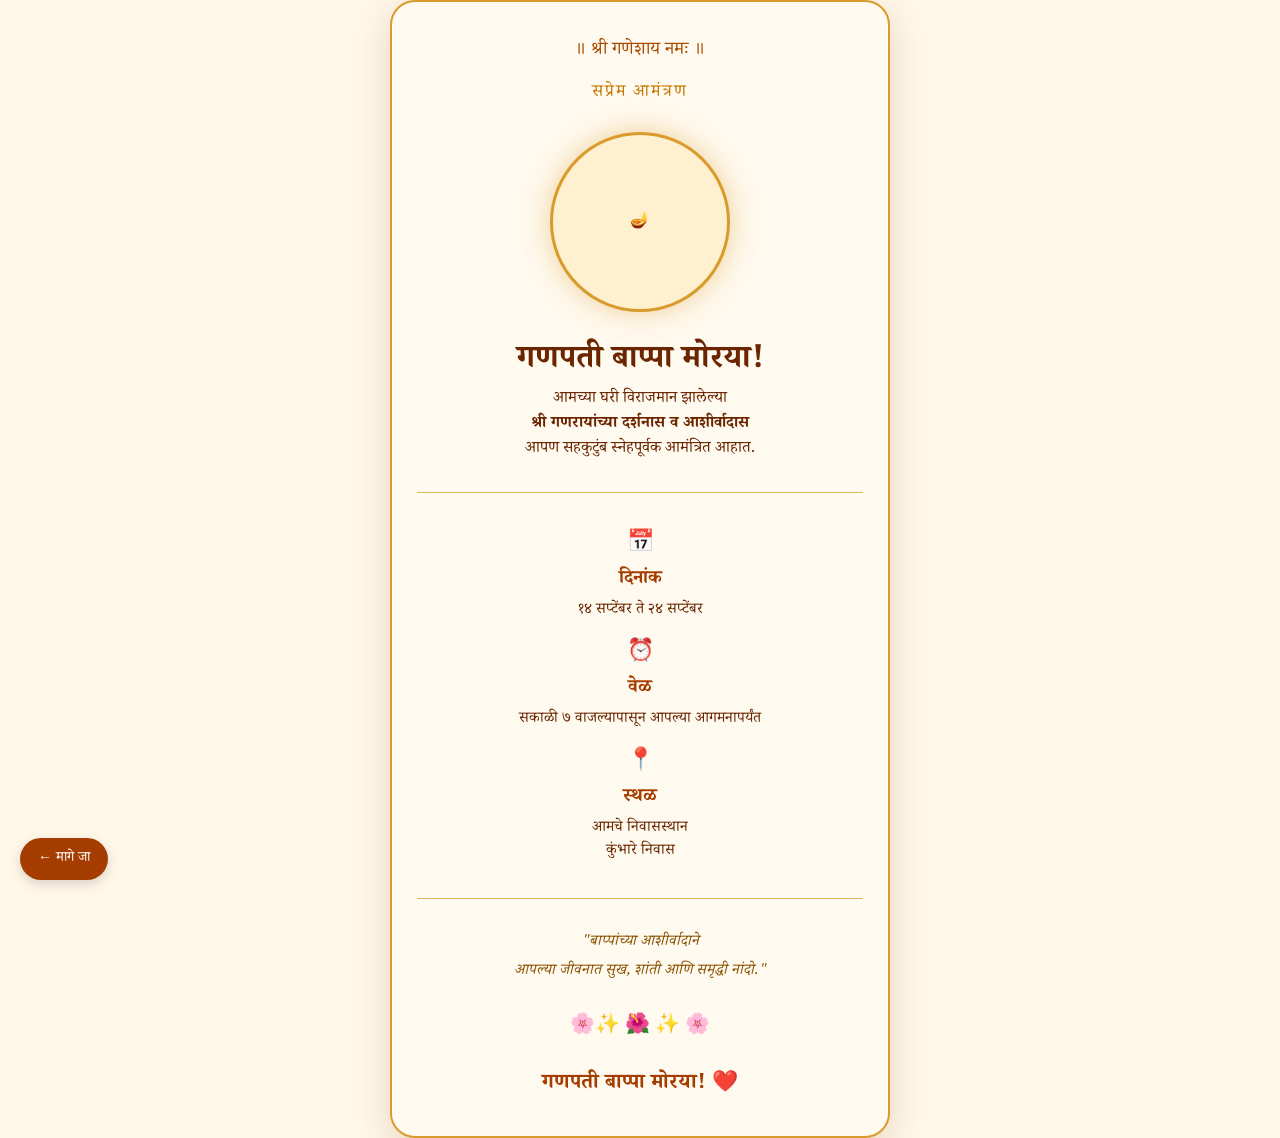
==== invitation.html @ 400f2520 "Add files via upload" ====
<!DOCTYPE html>
<html lang="mr">

<head>
    <meta charset="UTF-8">
    <meta name="viewport" content="width=device-width, initial-scale=1.0">

    <title>बाप्पांचे आमंत्रण 🙏</title>

    <link rel="stylesheet" href="style.css">

    <link rel="preconnect" href="https://fonts.googleapis.com">
    <link rel="preconnect" href="https://fonts.gstatic.com" crossorigin>
    <link href="https://fonts.googleapis.com/css2?family=Noto+Serif+Devanagari:wght@400;600;700&display=swap" rel="stylesheet">
</head>

<body>

    <div class="invitation">

        <p class="mantra">॥ श्री गणेशाय नमः ॥</p>

        <p class="welcome">सप्रेम आमंत्रण</p>

        <div class="ganpati">
            🪔
        </div>

        <h1>गणपती बाप्पा मोरया!</h1>

        <p class="message">
            आमच्या घरी विराजमान झालेल्या
            <br>
            <strong>श्री गणरायांच्या दर्शनास व आशीर्वादास</strong>
            <br>
            आपण सहकुटुंब स्नेहपूर्वक आमंत्रित आहात.
        </p>

        <div class="details">

            <div>
                <span>📅</span>
                <h3>दिनांक</h3>
                <p>१४ सप्टेंबर ते २४ सप्टेंबर</p>
            </div>

            <div>
                <span>⏰</span>
                <h3>वेळ</h3>
                <p>सकाळी ७ वाजल्यापासून आपल्या आगमनापर्यंत</p>
            </div>

            <div>
                <span>📍</span>
                <h3>स्थळ</h3>
                <p>आमचे निवासस्थान<br>कुंभारे निवास</p>
            </div>

        </div>

        <p class="blessing">
            "बाप्पांच्या आशीर्वादाने<br>
            आपल्या जीवनात सुख, शांती आणि समृद्धी नांदो."
        </p>

        <div class="flowers">
            🌸✨ 🌺 ✨ 🌸
        </div>

        <h2>गणपती बाप्पा मोरया! ❤️</h2>

        <a href="index.html" class="back-button">
            ← मागे जा
        </a>

    </div>

</body>

</html>
---- style.css ----
* {
    margin: 0;
    padding: 0;
    box-sizing: border-box;
}

body {
    min-height: 100vh;
    background: #fff7e8;
    font-family: "Noto Serif Devanagari", serif;
    display: flex;
    justify-content: center;
    align-items: center;
    color: #6b2600;
}

.invitation {
    width: 90%;
    max-width: 500px;
    min-height: 90vh;
    padding: 35px 25px;
    text-align: center;

    background: #fffaf0;

    border: 2px solid #d99b2b;
    border-radius: 25px;

    box-shadow: 0 10px 35px rgba(120, 60, 0, 0.18);

    animation: appear 1.5s ease;
}

/* Top mantra */

.mantra {
    color: #a84b00;
    font-size: 18px;
    margin-bottom: 15px;
}

/* Welcome */

.welcome {
    font-size: 17px;
    color: #c27a00;
    letter-spacing: 2px;
}

/* Bappa symbol */

.ganpati {
    width: 180px;
    height: 180px;

    margin: 25px auto;

    border-radius: 50%;

    display: flex;
    justify-content: center;
    align-items: center;

    background: #fff0cf;

    border: 3px solid #d99b2b;

    box-shadow:
        0 0 20px rgba(218, 150, 30, 0.3),
        0 0 50px rgba(218, 150, 30, 0.15);

    overflow: hidden;

    animation: float 3s ease-in-out infinite;
}

.ganpati img {
    width: 100%;
    height: 100%;
    object-fit: cover;
}

/* Details */

.details {
    margin: 30px 0;

    padding: 20px;

    border-top: 1px solid #e1b75d;
    border-bottom: 1px solid #e1b75d;
}

.details div {
    margin: 15px 0;
}

.details span {
    font-size: 22px;
}

.details h3 {
    color: #a63d00;
    margin: 4px;
}

.details p {
    font-size: 15px;
}

/* Blessing */

.blessing {
    font-size: 15px;
    line-height: 1.9;
    font-style: italic;
    color: #8a5100;
}

/* Flowers */

.flowers {
    margin: 25px 0;
    font-size: 20px;
}

/* Bottom */

h2 {
    font-size: 21px;
    color: #a63d00;
}

/* Animations */

@keyframes appear {

    from {
        opacity: 0;
        transform: translateY(30px);
    }

    to {
        opacity: 1;
        transform: translateY(0);
    }

}

@keyframes float {

    0%, 100% {
        transform: translateY(0);
    }

    50% {
        transform: translateY(-8px);
    }

}

/* Mobile */

@media (max-width: 450px) {

    .invitation {
        width: 94%;
        padding: 30px 18px;
    }

    h1 {
        font-size: 25px;
    }

    .message {
        font-size: 15px;
    }

}
/* Main Page Button */

.button {
    display: inline-block;

    margin-top: 15px;
    padding: 14px 25px;

    background: #a63d00;
    color: white;

    text-decoration: none;

    border-radius: 30px;

    font-size: 15px;

    transition: 0.3s;
}

.button:hover {
    transform: scale(1.05);
    background: #c45a00;
}

/* Back Button */
.back-button {
    position: fixed;
    bottom: 20px;
    left: 20px;

    padding: 10px 18px;

    background: #a63d00;
    color: white;

    text-decoration: none;

    border-radius: 25px;

    font-size: 14px;

    box-shadow: 0 4px 12px rgba(0, 0, 0, 0.15);

    transition: 0.3s;

    z-index: 100;
}

.back-button:hover {
    transform: scale(1.05);
    background: #c45a00;
}

/* Main Page */

.home-page {
    display: flex;
    flex-direction: column;
    justify-content: center;
    align-items: center;
}
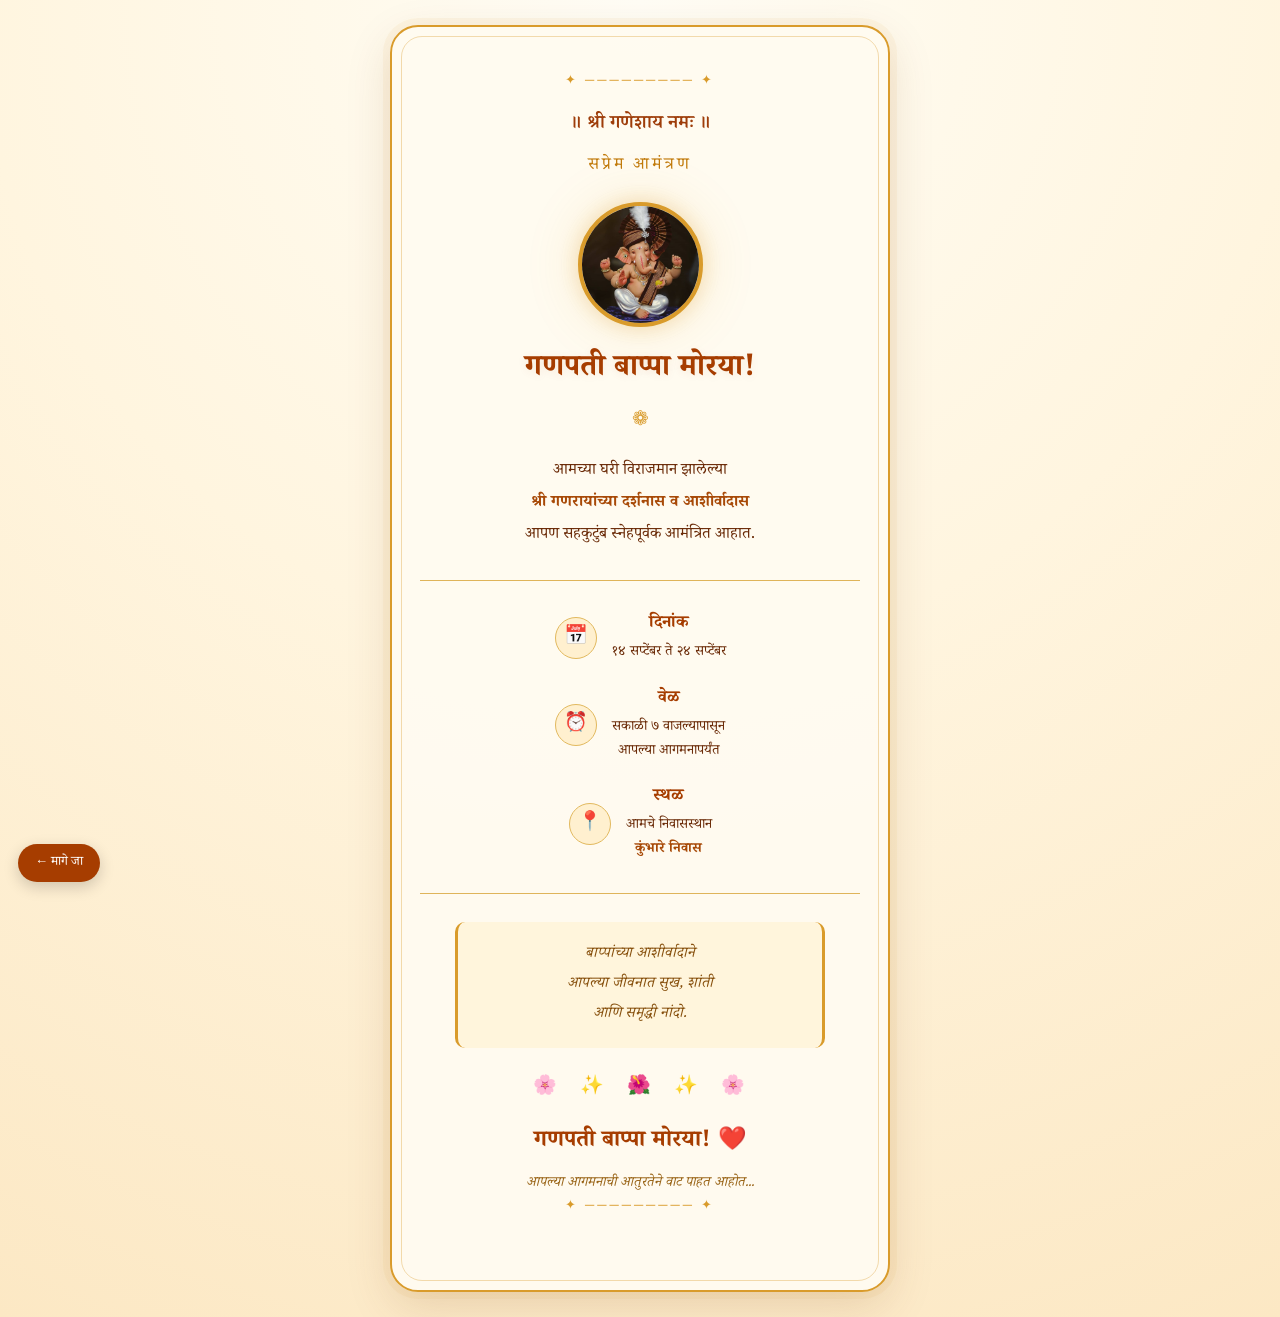
==== commit 0cec17e6: "Improve Ganpati invitation design" ====
--- a/invitation.html
+++ b/invitation.html
@@ -9,24 +9,42 @@
 
     <link rel="stylesheet" href="style.css">
 
+    <!-- Marathi Font -->
     <link rel="preconnect" href="https://fonts.googleapis.com">
     <link rel="preconnect" href="https://fonts.gstatic.com" crossorigin>
-    <link href="https://fonts.googleapis.com/css2?family=Noto+Serif+Devanagari:wght@400;600;700&display=swap" rel="stylesheet">
+    <link href="https://fonts.googleapis.com/css2?family=Noto+Serif+Devanagari:wght@400;500;600;700&display=swap"
+        rel="stylesheet">
 </head>
 
 <body>
 
-    <div class="invitation">
+    <div class="invitation invitation-page">
 
-        <p class="mantra">॥ श्री गणेशाय नमः ॥</p>
-
-        <p class="welcome">सप्रेम आमंत्रण</p>
-
-        <div class="ganpati">
-            🪔
+        <!-- Decorative Top -->
+        <div class="top-decoration">
+            ✦ ───────── ✦
         </div>
 
-        <h1>गणपती बाप्पा मोरया!</h1>
+        <p class="mantra">
+            ॥ श्री गणेशाय नमः ॥
+        </p>
+
+        <p class="welcome">
+            सप्रेम आमंत्रण
+        </p>
+
+        <!-- Small Bappa Image -->
+        <div class="ganpati small-ganpati">
+            <img src="bappa.jpg" alt="श्री गणपती बाप्पा">
+        </div>
+
+        <h1>
+            गणपती बाप्पा मोरया!
+        </h1>
+
+        <div class="small-divider">
+            ❁
+        </div>
 
         <p class="message">
             आमच्या घरी विराजमान झालेल्या
@@ -36,44 +54,101 @@
             आपण सहकुटुंब स्नेहपूर्वक आमंत्रित आहात.
         </p>
 
+        <!-- Invitation Details -->
         <div class="details">
 
-            <div>
-                <span>📅</span>
-                <h3>दिनांक</h3>
-                <p>१४ सप्टेंबर ते २४ सप्टेंबर</p>
+            <div class="detail-item">
+
+                <div class="detail-icon">
+                    📅
+                </div>
+
+                <div>
+                    <h3>दिनांक</h3>
+                    <p>१४ सप्टेंबर ते २४ सप्टेंबर</p>
+                </div>
+
             </div>
 
-            <div>
-                <span>⏰</span>
-                <h3>वेळ</h3>
-                <p>सकाळी ७ वाजल्यापासून आपल्या आगमनापर्यंत</p>
+
+            <div class="detail-item">
+
+                <div class="detail-icon">
+                    ⏰
+                </div>
+
+                <div>
+                    <h3>वेळ</h3>
+                    <p>
+                        सकाळी ७ वाजल्यापासून
+                        <br>
+                        आपल्या आगमनापर्यंत
+                    </p>
+                </div>
+
             </div>
 
-            <div>
-                <span>📍</span>
-                <h3>स्थळ</h3>
-                <p>आमचे निवासस्थान<br>कुंभारे निवास</p>
+
+            <div class="detail-item">
+
+                <div class="detail-icon">
+                    📍
+                </div>
+
+                <div>
+                    <h3>स्थळ</h3>
+                    <p>
+                        आमचे निवासस्थान
+                        <br>
+                        <strong>कुंभारे निवास</strong>
+                    </p>
+                </div>
+
             </div>
 
         </div>
 
-        <p class="blessing">
-            "बाप्पांच्या आशीर्वादाने<br>
-            आपल्या जीवनात सुख, शांती आणि समृद्धी नांदो."
+
+        <!-- Blessing Message -->
+        <div class="blessing-box">
+
+            <p class="blessing">
+                बाप्पांच्या आशीर्वादाने
+                <br>
+                आपल्या जीवनात सुख, शांती
+                <br>
+                आणि समृद्धी नांदो.
+            </p>
+
+        </div>
+
+
+        <div class="flowers">
+            🌸 &nbsp; ✨ &nbsp; 🌺 &nbsp; ✨ &nbsp; 🌸
+        </div>
+
+
+        <h2>
+            गणपती बाप्पा मोरया! ❤️
+        </h2>
+
+
+        <p class="thank-you">
+            आपल्या आगमनाची आतुरतेने वाट पाहत आहोत...
         </p>
 
-        <div class="flowers">
-            🌸✨ 🌺 ✨ 🌸
+
+        <div class="bottom-decoration">
+            ✦ ───────── ✦
         </div>
 
-        <h2>गणपती बाप्पा मोरया! ❤️</h2>
+    </div>
 
-        <a href="index.html" class="back-button">
-            ← मागे जा
-        </a>
 
-    </div>
+    <!-- Back Button -->
+    <a href="index.html" class="back-button">
+        ← मागे जा
+    </a>
 
 </body>
 
--- a/style.css
+++ b/style.css
@@ -1,241 +1,604 @@
+/* ============================= */
+/* BASIC RESET */
+/* ============================= */
+
 * {
     margin: 0;
     padding: 0;
     box-sizing: border-box;
 }
 
+
+/* ============================= */
+/* BODY */
+/* ============================= */
+
 body {
     min-height: 100vh;
-    background: #fff7e8;
+
+    background:
+        radial-gradient(circle at top, #fffdf5 0%, #fff5df 45%, #fce8c4 100%);
+
     font-family: "Noto Serif Devanagari", serif;
+
+    color: #6b2b08;
+
     display: flex;
     justify-content: center;
     align-items: center;
-    color: #6b2600;
-}
+
+    padding: 25px 15px;
+}
+
+
+/* ============================= */
+/* MAIN INVITATION CARD */
+/* ============================= */
 
 .invitation {
-    width: 90%;
+    position: relative;
+
+    width: 100%;
     max-width: 500px;
+
     min-height: 90vh;
-    padding: 35px 25px;
+
+    padding: 45px 28px 55px;
+
     text-align: center;
 
-    background: #fffaf0;
+    background: rgba(255, 251, 241, 0.96);
 
     border: 2px solid #d99b2b;
-    border-radius: 25px;
-
-    box-shadow: 0 10px 35px rgba(120, 60, 0, 0.18);
-
-    animation: appear 1.5s ease;
-}
-
-/* Top mantra */
+
+    border-radius: 28px;
+
+    box-shadow:
+        0 15px 45px rgba(120, 60, 0, 0.15),
+        0 0 0 7px rgba(217, 155, 43, 0.06);
+
+    overflow: hidden;
+
+    animation: pageAppear 1.2s ease;
+}
+
+
+/* Inner Border */
+
+.invitation::before {
+    content: "";
+
+    position: absolute;
+
+    top: 9px;
+    left: 9px;
+    right: 9px;
+    bottom: 9px;
+
+    border: 1px solid rgba(217, 155, 43, 0.35);
+
+    border-radius: 21px;
+
+    pointer-events: none;
+}
+
+
+/* ============================= */
+/* TOP DECORATION */
+/* ============================= */
+
+.top-decoration,
+.bottom-decoration {
+    color: #d99b2b;
+
+    font-size: 13px;
+
+    letter-spacing: 3px;
+
+    margin-bottom: 18px;
+}
+
+
+/* ============================= */
+/* MANTRA */
+/* ============================= */
 
 .mantra {
-    color: #a84b00;
-    font-size: 18px;
-    margin-bottom: 15px;
-}
-
-/* Welcome */
+    color: #9e3d0a;
+
+    font-size: 19px;
+
+    font-weight: 600;
+
+    margin-bottom: 13px;
+}
+
+
+/* ============================= */
+/* WELCOME */
+/* ============================= */
 
 .welcome {
+    color: #c17a0a;
+
     font-size: 17px;
-    color: #c27a00;
-    letter-spacing: 2px;
-}
-
-/* Bappa symbol */
+
+    letter-spacing: 3px;
+
+    margin-bottom: 22px;
+}
+
+
+/* ============================= */
+/* BAPPA IMAGE */
+/* ============================= */
 
 .ganpati {
-    width: 180px;
-    height: 180px;
-
-    margin: 25px auto;
+    width: 190px;
+    height: 190px;
+
+    margin: 0 auto 25px;
 
     border-radius: 50%;
 
-    display: flex;
-    justify-content: center;
-    align-items: center;
+    overflow: hidden;
+
+    border: 4px solid #d99b2b;
 
     background: #fff0cf;
 
-    border: 3px solid #d99b2b;
-
     box-shadow:
-        0 0 20px rgba(218, 150, 30, 0.3),
-        0 0 50px rgba(218, 150, 30, 0.15);
-
-    overflow: hidden;
-
-    animation: float 3s ease-in-out infinite;
-}
+        0 0 20px rgba(217, 155, 43, 0.3),
+        0 0 55px rgba(217, 155, 43, 0.15);
+
+    animation: floating 4s ease-in-out infinite;
+}
+
 
 .ganpati img {
     width: 100%;
     height: 100%;
+
     object-fit: cover;
-}
-
-/* Details */
+
+    display: block;
+}
+
+
+/* ============================= */
+/* SMALL BAPPA IMAGE PAGE 2 */
+/* ============================= */
+
+.small-ganpati {
+    width: 125px;
+    height: 125px;
+
+    margin-bottom: 20px;
+}
+
+
+/* ============================= */
+/* MAIN HEADING */
+/* ============================= */
+
+h1 {
+    color: #a63d00;
+
+    font-size: 30px;
+
+    font-weight: 700;
+
+    margin-bottom: 12px;
+
+    text-shadow: 0 2px 8px rgba(166, 61, 0, 0.08);
+}
+
+
+/* ============================= */
+/* SMALL DIVIDER */
+/* ============================= */
+
+.small-divider {
+    color: #d99b2b;
+
+    font-size: 20px;
+
+    margin: 5px 0 18px;
+}
+
+
+/* ============================= */
+/* MESSAGE */
+/* ============================= */
+
+.message {
+    color: #6b2b08;
+
+    font-size: 16px;
+
+    line-height: 2;
+
+    margin-bottom: 20px;
+}
+
+
+.message strong {
+    color: #a84a08;
+}
+
+
+/* ============================= */
+/* FLOWERS */
+/* ============================= */
+
+.flowers {
+    margin: 22px 0;
+
+    font-size: 19px;
+
+    letter-spacing: 2px;
+
+    animation: gentleGlow 3s ease-in-out infinite;
+}
+
+
+/* ============================= */
+/* EXTRA INVITATION TEXT */
+/* ============================= */
+
+.invite-line {
+    font-size: 15px;
+
+    line-height: 1.9;
+
+    color: #87500d;
+
+    margin-bottom: 25px;
+}
+
+
+/* ============================= */
+/* BUTTON */
+/* ============================= */
+
+
+
+/* ============================= */
+/* DETAILS SECTION */
+/* ============================= */
 
 .details {
-    margin: 30px 0;
-
-    padding: 20px;
-
-    border-top: 1px solid #e1b75d;
-    border-bottom: 1px solid #e1b75d;
-}
-
-.details div {
-    margin: 15px 0;
-}
-
-.details span {
-    font-size: 22px;
-}
-
-.details h3 {
+    margin: 28px 0;
+
+    padding: 10px 5px;
+
+    border-top: 1px solid #dfb45a;
+
+    border-bottom: 1px solid #dfb45a;
+}
+
+
+/* ============================= */
+/* EACH DETAIL */
+/* ============================= */
+
+.detail-item {
+    display: flex;
+
+    align-items: center;
+
+    justify-content: center;
+
+    gap: 15px;
+
+    margin: 20px 0;
+}
+
+
+.detail-icon {
+    width: 42px;
+    height: 42px;
+
+    display: flex;
+
+    justify-content: center;
+    align-items: center;
+
+    background: #fff0cf;
+
+    border: 1px solid #e2b95e;
+
+    border-radius: 50%;
+
+    font-size: 19px;
+
+    flex-shrink: 0;
+}
+
+
+.detail-item h3 {
     color: #a63d00;
-    margin: 4px;
-}
-
-.details p {
+
+    font-size: 17px;
+
+    margin-bottom: 4px;
+}
+
+
+.detail-item p {
+    color: #6b2b08;
+
+    font-size: 14px;
+
+    line-height: 1.7;
+}
+
+
+.detail-item strong {
+    color: #a84a08;
+}
+
+
+/* ============================= */
+/* BLESSING BOX */
+/* ============================= */
+
+.blessing-box {
+    margin: 25px auto;
+
+    padding: 18px 15px;
+
+    max-width: 370px;
+
+    background: #fff5dc;
+
+    border-left: 3px solid #d99b2b;
+
+    border-right: 3px solid #d99b2b;
+
+    border-radius: 10px;
+}
+
+
+.blessing {
+    color: #87500d;
+
     font-size: 15px;
-}
-
-/* Blessing */
-
-.blessing {
-    font-size: 15px;
-    line-height: 1.9;
+
+    line-height: 2;
+
     font-style: italic;
-    color: #8a5100;
-}
-
-/* Flowers */
-
-.flowers {
-    margin: 25px 0;
-    font-size: 20px;
-}
-
-/* Bottom */
+}
+
+
+/* ============================= */
+/* FINAL HEADING */
+/* ============================= */
 
 h2 {
-    font-size: 21px;
     color: #a63d00;
-}
-
-/* Animations */
-
-@keyframes appear {
+
+    font-size: 23px;
+
+    margin-top: 10px;
+
+    margin-bottom: 12px;
+}
+
+
+/* ============================= */
+/* THANK YOU TEXT */
+/* ============================= */
+
+.thank-you {
+    color: #9a6518;
+
+    font-size: 14px;
+
+    font-style: italic;
+
+    line-height: 1.8;
+}
+
+
+/* ============================= */
+/* BACK BUTTON */
+/* ============================= */
+
+.back-button {
+    position: fixed;
+
+    left: 18px;
+    bottom: 18px;
+
+    padding: 9px 17px;
+
+    background: #a63d00;
+
+    color: white;
+
+    text-decoration: none;
+
+    border-radius: 25px;
+
+    font-size: 13px;
+
+    box-shadow:
+        0 5px 15px rgba(0, 0, 0, 0.18);
+
+    transition: all 0.3s ease;
+
+    z-index: 100;
+}
+
+
+.back-button:hover {
+    background: #c45a00;
+
+    transform: translateY(-3px);
+}
+
+
+/* ============================= */
+/* ANIMATIONS */
+/* ============================= */
+
+@keyframes pageAppear {
 
     from {
         opacity: 0;
-        transform: translateY(30px);
+
+        transform: translateY(25px);
     }
 
     to {
         opacity: 1;
+
         transform: translateY(0);
     }
-
-}
-
-@keyframes float {
-
-    0%, 100% {
+}
+
+
+@keyframes floating {
+
+    0% {
         transform: translateY(0);
     }
 
     50% {
-        transform: translateY(-8px);
-    }
-
-}
-
-/* Mobile */
-
-@media (max-width: 450px) {
+        transform: translateY(-7px);
+    }
+
+    100% {
+        transform: translateY(0);
+    }
+}
+
+
+@keyframes gentleGlow {
+
+    0% {
+        opacity: 0.75;
+    }
+
+    50% {
+        opacity: 1;
+    }
+
+    100% {
+        opacity: 0.75;
+    }
+}
+
+
+/* ============================= */
+/* MOBILE DESIGN */
+/* ============================= */
+
+@media (max-width: 500px) {
+
+    body {
+        padding: 10px;
+    }
+
 
     .invitation {
-        width: 94%;
-        padding: 30px 18px;
-    }
+        min-height: 95vh;
+
+        padding: 35px 20px 60px;
+
+        border-radius: 23px;
+    }
+
+
+    .mantra {
+        font-size: 17px;
+    }
+
+
+    .welcome {
+        font-size: 15px;
+
+        letter-spacing: 2px;
+    }
+
+
+    .ganpati {
+        width: 155px;
+        height: 155px;
+    }
+
+
+    .small-ganpati {
+        width: 110px;
+        height: 110px;
+    }
+
 
     h1 {
         font-size: 25px;
     }
 
+
     .message {
-        font-size: 15px;
-    }
-
-}
-/* Main Page Button */
-
-.button {
-    display: inline-block;
-
-    margin-top: 15px;
-    padding: 14px 25px;
-
-    background: #a63d00;
-    color: white;
-
-    text-decoration: none;
-
-    border-radius: 30px;
-
-    font-size: 15px;
-
-    transition: 0.3s;
-}
-
-.button:hover {
-    transform: scale(1.05);
-    background: #c45a00;
-}
-
-/* Back Button */
-.back-button {
-    position: fixed;
-    bottom: 20px;
-    left: 20px;
-
-    padding: 10px 18px;
-
-    background: #a63d00;
-    color: white;
-
-    text-decoration: none;
-
-    border-radius: 25px;
-
-    font-size: 14px;
-
-    box-shadow: 0 4px 12px rgba(0, 0, 0, 0.15);
-
-    transition: 0.3s;
-
-    z-index: 100;
-}
-
-.back-button:hover {
-    transform: scale(1.05);
-    background: #c45a00;
-}
-
-/* Main Page */
-
-.home-page {
-    display: flex;
-    flex-direction: column;
-    justify-content: center;
-    align-items: center;
+        font-size: 14px;
+
+        line-height: 1.9;
+    }
+
+
+    .invite-line {
+        font-size: 14px;
+    }
+
+
+    .button {
+        font-size: 14px;
+
+        padding: 13px 20px;
+    }
+
+
+    .detail-item {
+        gap: 12px;
+    }
+
+
+    .detail-icon {
+        width: 38px;
+        height: 38px;
+
+        font-size: 17px;
+    }
+
+
+    .detail-item h3 {
+        font-size: 16px;
+    }
+
+
+    .detail-item p {
+        font-size: 13px;
+    }
+
+
+    .blessing {
+        font-size: 14px;
+    }
+
+
+    h2 {
+        font-size: 20px;
+    }
+
+
+    .back-button {
+        left: 12px;
+        bottom: 12px;
+
+        font-size: 12px;
+
+        padding: 8px 14px;
+    }
+
 }
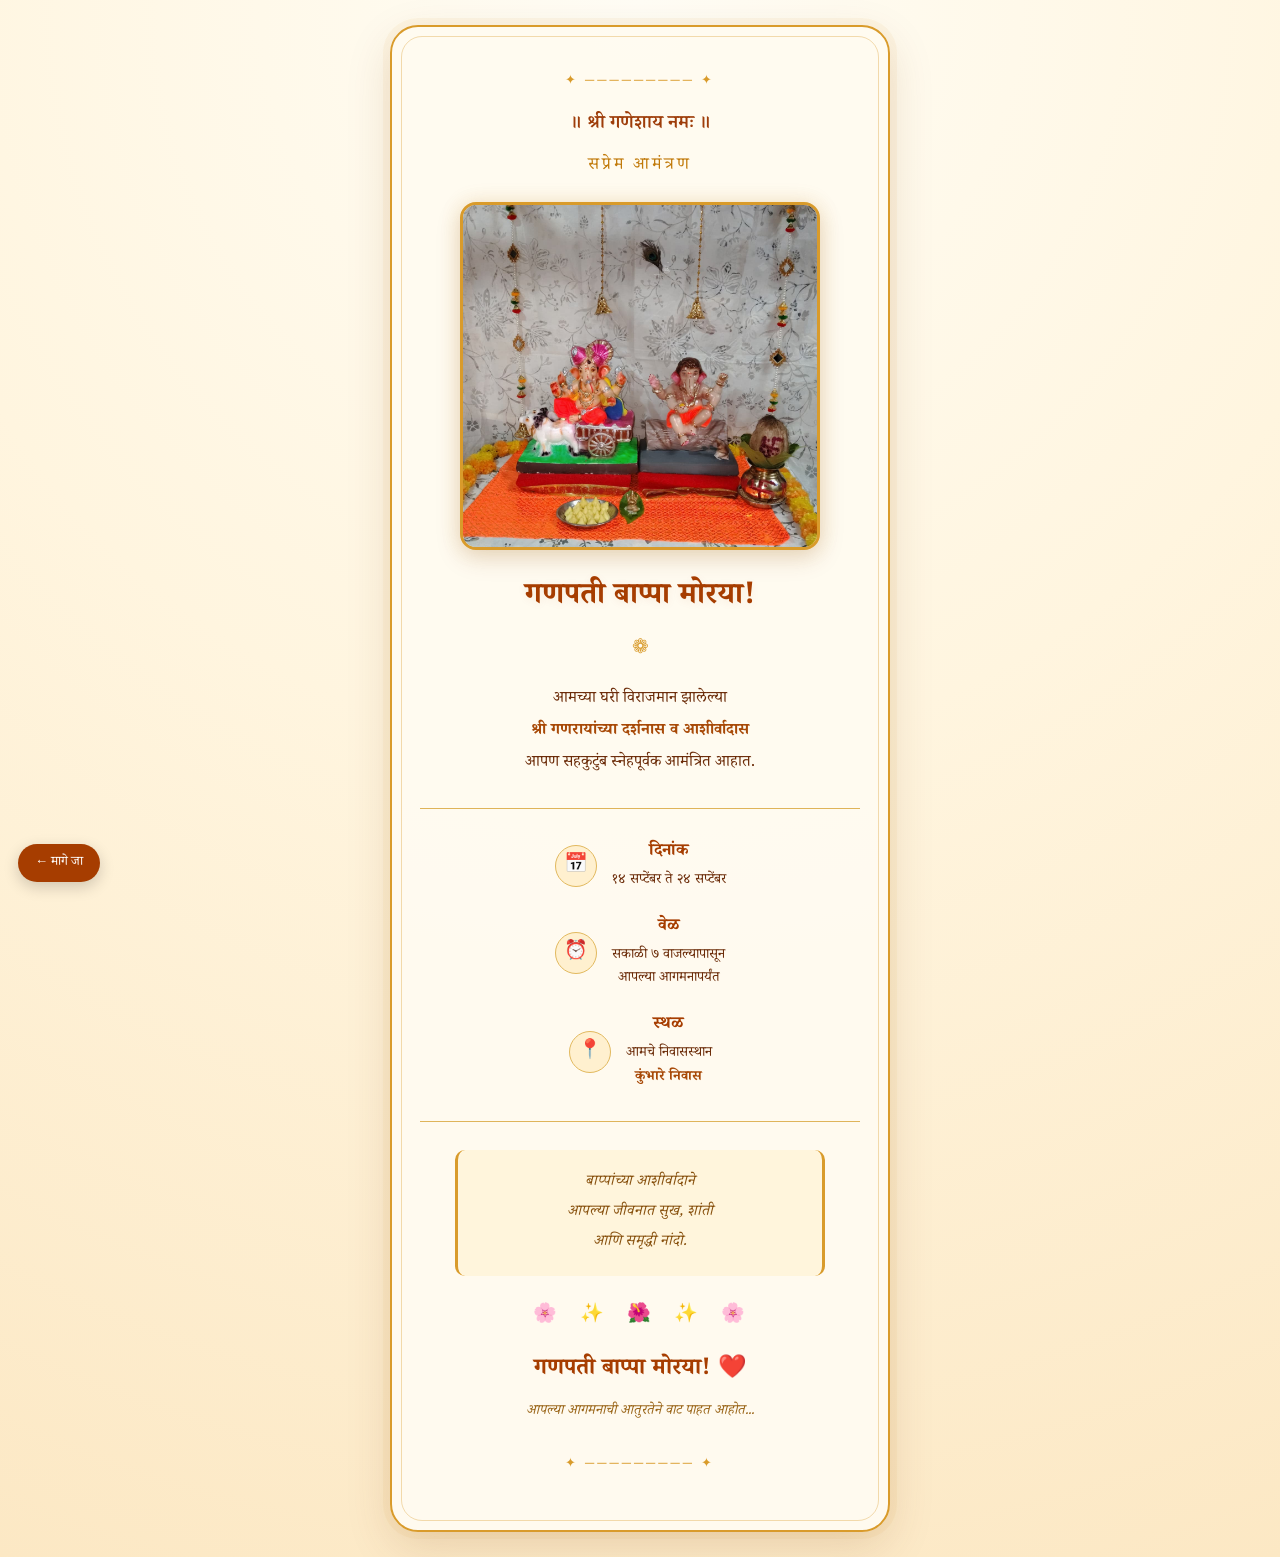
==== commit 6e31ce3c: "image addition" ====
--- a/invitation.html
+++ b/invitation.html
@@ -35,8 +35,8 @@
 
         <!-- Small Bappa Image -->
         <div class="ganpati small-ganpati">
-            <img src="bappa.jpg" alt="श्री गणपती बाप्पा">
-        </div>
+    <img src="Home Bappa.jpeg" alt="आमच्या घरातील गणपती बाप्पा">
+</div>
 
         <h1>
             गणपती बाप्पा मोरया!
--- a/style.css
+++ b/style.css
@@ -1,6 +1,12 @@
-/* ============================= */
-/* BASIC RESET */
-/* ============================= */
+/* =========================================
+   GANPATI INVITATION WEBSITE
+   COMPLETE style.css
+   ========================================= */
+
+
+/* =========================================
+   BASIC RESET
+   ========================================= */
 
 * {
     margin: 0;
@@ -9,15 +15,20 @@
 }
 
 
-/* ============================= */
-/* BODY */
-/* ============================= */
+/* =========================================
+   BODY
+   ========================================= */
 
 body {
     min-height: 100vh;
 
     background:
-        radial-gradient(circle at top, #fffdf5 0%, #fff5df 45%, #fce8c4 100%);
+        radial-gradient(
+            circle at top,
+            #fffdf5 0%,
+            #fff5df 45%,
+            #fce8c4 100%
+        );
 
     font-family: "Noto Serif Devanagari", serif;
 
@@ -31,9 +42,9 @@
 }
 
 
-/* ============================= */
-/* MAIN INVITATION CARD */
-/* ============================= */
+/* =========================================
+   MAIN INVITATION CARD
+   ========================================= */
 
 .invitation {
     position: relative;
@@ -59,11 +70,13 @@
 
     overflow: hidden;
 
-    animation: pageAppear 1.2s ease;
-}
-
-
-/* Inner Border */
+    animation: pageEnter 1s ease;
+}
+
+
+/* =========================================
+   INNER BORDER
+   ========================================= */
 
 .invitation::before {
     content: "";
@@ -83,9 +96,9 @@
 }
 
 
-/* ============================= */
-/* TOP DECORATION */
-/* ============================= */
+/* =========================================
+   TOP & BOTTOM DECORATION
+   ========================================= */
 
 .top-decoration,
 .bottom-decoration {
@@ -99,9 +112,15 @@
 }
 
 
-/* ============================= */
-/* MANTRA */
-/* ============================= */
+.bottom-decoration {
+    margin-top: 30px;
+    margin-bottom: 0;
+}
+
+
+/* =========================================
+   MANTRA
+   ========================================= */
 
 .mantra {
     color: #9e3d0a;
@@ -114,9 +133,9 @@
 }
 
 
-/* ============================= */
-/* WELCOME */
-/* ============================= */
+/* =========================================
+   WELCOME TEXT
+   ========================================= */
 
 .welcome {
     color: #c17a0a;
@@ -129,9 +148,9 @@
 }
 
 
-/* ============================= */
-/* BAPPA IMAGE */
-/* ============================= */
+/* =========================================
+   PAGE 1 - BAPPA IMAGE
+   ========================================= */
 
 .ganpati {
     width: 190px;
@@ -165,21 +184,56 @@
 }
 
 
-/* ============================= */
-/* SMALL BAPPA IMAGE PAGE 2 */
-/* ============================= */
-
-.small-ganpati {
-    width: 125px;
-    height: 125px;
-
-    margin-bottom: 20px;
-}
-
-
-/* ============================= */
-/* MAIN HEADING */
-/* ============================= */
+/* =========================================
+   PAGE 2 - NEW BAPPA PHOTO
+   ========================================= */
+
+/*
+   This applies ONLY to the image
+   on invitation.html.
+
+   Your new image:
+   bappa-home.jpg
+*/
+
+/* =========================================
+   BAPPA PHOTO - SECOND PAGE
+   ========================================= */
+
+.invitation-page .small-ganpati {
+    width: 85%;
+    max-width: 360px;
+    height: auto;
+
+    margin: 0 auto 25px;
+
+    border-radius: 16px;
+
+    overflow: hidden;
+
+    border: 3px solid #d99b2b;
+
+    background: #fff0cf;
+
+    box-shadow:
+        0 8px 25px rgba(120, 60, 0, 0.18),
+        0 0 20px rgba(217, 155, 43, 0.15);
+
+    animation: photoAppear 1.2s ease;
+}
+
+.invitation-page .small-ganpati img {
+    width: 100%;
+    height: auto;
+
+    display: block;
+
+    object-fit: cover;
+}
+
+/* =========================================
+   MAIN HEADING
+   ========================================= */
 
 h1 {
     color: #a63d00;
@@ -190,13 +244,29 @@
 
     margin-bottom: 12px;
 
-    text-shadow: 0 2px 8px rgba(166, 61, 0, 0.08);
-}
-
-
-/* ============================= */
-/* SMALL DIVIDER */
-/* ============================= */
+    text-shadow:
+        0 2px 8px rgba(166, 61, 0, 0.08);
+}
+
+
+/* =========================================
+   SECOND HEADING
+   ========================================= */
+
+h2 {
+    color: #a63d00;
+
+    font-size: 23px;
+
+    margin-top: 10px;
+
+    margin-bottom: 12px;
+}
+
+
+/* =========================================
+   SMALL DIVIDER
+   ========================================= */
 
 .small-divider {
     color: #d99b2b;
@@ -207,9 +277,9 @@
 }
 
 
-/* ============================= */
-/* MESSAGE */
-/* ============================= */
+/* =========================================
+   MESSAGE
+   ========================================= */
 
 .message {
     color: #6b2b08;
@@ -227,9 +297,24 @@
 }
 
 
-/* ============================= */
-/* FLOWERS */
-/* ============================= */
+/* =========================================
+   EXTRA INVITATION TEXT
+   ========================================= */
+
+.invite-line {
+    font-size: 15px;
+
+    line-height: 1.9;
+
+    color: #87500d;
+
+    margin-bottom: 25px;
+}
+
+
+/* =========================================
+   FLOWERS
+   ========================================= */
 
 .flowers {
     margin: 22px 0;
@@ -242,30 +327,83 @@
 }
 
 
-/* ============================= */
-/* EXTRA INVITATION TEXT */
-/* ============================= */
-
-.invite-line {
+/* =========================================
+   NEXT PAGE BUTTON
+   ========================================= */
+
+.button {
+    display: inline-flex;
+
+    justify-content: center;
+
+    align-items: center;
+
+    gap: 10px;
+
+    padding: 14px 25px;
+
+    background:
+        linear-gradient(
+            135deg,
+            #9e3600,
+            #c85b0a
+        );
+
+    color: white;
+
+    text-decoration: none;
+
+    border-radius: 30px;
+
     font-size: 15px;
 
-    line-height: 1.9;
-
-    color: #87500d;
-
-    margin-bottom: 25px;
-}
-
-
-/* ============================= */
-/* BUTTON */
-/* ============================= */
-
-
-
-/* ============================= */
-/* DETAILS SECTION */
-/* ============================= */
+    box-shadow:
+        0 7px 20px rgba(166, 61, 0, 0.25);
+
+    transition:
+        transform 0.3s ease,
+        box-shadow 0.3s ease,
+        background 0.3s ease;
+
+    position: relative;
+
+    z-index: 2;
+
+    animation: buttonAppear 1.2s ease;
+}
+
+
+.button span {
+    font-size: 20px;
+
+    transition:
+        transform 0.3s ease;
+}
+
+
+.button:hover {
+    transform: translateY(-3px);
+
+    background:
+        linear-gradient(
+            135deg,
+            #b84700,
+            #d96b15
+        );
+
+    box-shadow:
+        0 11px 25px rgba(166, 61, 0, 0.3);
+}
+
+
+.button:hover span {
+    transform: translateX(5px);
+}
+
+
+/* =========================================
+   PAGE 2 - DETAILS
+   ========================================= */
 
 .details {
     margin: 28px 0;
@@ -278,9 +416,9 @@
 }
 
 
-/* ============================= */
-/* EACH DETAIL */
-/* ============================= */
+/* =========================================
+   DETAIL ITEM
+   ========================================= */
 
 .detail-item {
     display: flex;
@@ -294,6 +432,10 @@
     margin: 20px 0;
 }
 
+
+/* =========================================
+   DETAIL ICON
+   ========================================= */
 
 .detail-icon {
     width: 42px;
@@ -302,6 +444,7 @@
     display: flex;
 
     justify-content: center;
+
     align-items: center;
 
     background: #fff0cf;
@@ -315,6 +458,10 @@
     flex-shrink: 0;
 }
 
+
+/* =========================================
+   DETAIL HEADING
+   ========================================= */
 
 .detail-item h3 {
     color: #a63d00;
@@ -325,6 +472,10 @@
 }
 
 
+/* =========================================
+   DETAIL TEXT
+   ========================================= */
+
 .detail-item p {
     color: #6b2b08;
 
@@ -339,9 +490,9 @@
 }
 
 
-/* ============================= */
-/* BLESSING BOX */
-/* ============================= */
+/* =========================================
+   BLESSING BOX
+   ========================================= */
 
 .blessing-box {
     margin: 25px auto;
@@ -371,24 +522,9 @@
 }
 
 
-/* ============================= */
-/* FINAL HEADING */
-/* ============================= */
-
-h2 {
-    color: #a63d00;
-
-    font-size: 23px;
-
-    margin-top: 10px;
-
-    margin-bottom: 12px;
-}
-
-
-/* ============================= */
-/* THANK YOU TEXT */
-/* ============================= */
+/* =========================================
+   THANK YOU TEXT
+   ========================================= */
 
 .thank-you {
     color: #9a6518;
@@ -401,14 +537,15 @@
 }
 
 
-/* ============================= */
-/* BACK BUTTON */
-/* ============================= */
+/* =========================================
+   BACK BUTTON
+   ========================================= */
 
 .back-button {
     position: fixed;
 
     left: 18px;
+
     bottom: 18px;
 
     padding: 9px 17px;
@@ -426,7 +563,9 @@
     box-shadow:
         0 5px 15px rgba(0, 0, 0, 0.18);
 
-    transition: all 0.3s ease;
+    transition:
+        transform 0.3s ease,
+        background 0.3s ease;
 
     z-index: 100;
 }
@@ -439,25 +578,34 @@
 }
 
 
-/* ============================= */
-/* ANIMATIONS */
-/* ============================= */
-
-@keyframes pageAppear {
+/* =========================================
+   ANIMATIONS
+   ========================================= */
+
+
+/* Card entrance */
+
+@keyframes pageEnter {
 
     from {
         opacity: 0;
 
-        transform: translateY(25px);
+        transform:
+            scale(0.96)
+            translateY(20px);
     }
 
     to {
         opacity: 1;
 
-        transform: translateY(0);
-    }
-}
-
+        transform:
+            scale(1)
+            translateY(0);
+    }
+}
+
+
+/* Bappa floating */
 
 @keyframes floating {
 
@@ -475,6 +623,8 @@
 }
 
 
+/* Flowers glow */
+
 @keyframes gentleGlow {
 
     0% {
@@ -491,9 +641,51 @@
 }
 
 
-/* ============================= */
-/* MOBILE DESIGN */
-/* ============================= */
+/* Button entrance */
+
+@keyframes buttonAppear {
+
+    from {
+        opacity: 0;
+
+        transform:
+            translateY(15px);
+    }
+
+    to {
+        opacity: 1;
+
+        transform:
+            translateY(0);
+    }
+}
+
+
+/* Page 2 photo entrance */
+
+@keyframes photoAppear {
+
+    from {
+        opacity: 0;
+
+        transform:
+            scale(0.94)
+            translateY(15px);
+    }
+
+    to {
+        opacity: 1;
+
+        transform:
+            scale(1)
+            translateY(0);
+    }
+}
+
+
+/* =========================================
+   MOBILE DESIGN
+   ========================================= */
 
 @media (max-width: 500px) {
 
@@ -511,11 +703,15 @@
     }
 
 
+    /* Mantra */
+
     .mantra {
         font-size: 17px;
     }
 
 
+    /* Welcome */
+
     .welcome {
         font-size: 15px;
 
@@ -523,23 +719,41 @@
     }
 
 
+    /* Page 1 Bappa */
+
     .ganpati {
         width: 155px;
+
         height: 155px;
     }
 
 
-    .small-ganpati {
-        width: 110px;
-        height: 110px;
-    }
-
+    /* Page 2 Bappa photo */
+
+   .invitation-page .small-ganpati {
+    width: 75%;
+    max-width: 320px;
+
+    border-radius: 14px;
+
+    margin-bottom: 22px;
+}
+
+
+    /* Headings */
 
     h1 {
         font-size: 25px;
     }
 
 
+    h2 {
+        font-size: 20px;
+    }
+
+
+    /* Message */
+
     .message {
         font-size: 14px;
 
@@ -547,11 +761,15 @@
     }
 
 
+    /* Invitation line */
+
     .invite-line {
         font-size: 14px;
     }
 
 
+    /* Button */
+
     .button {
         font-size: 14px;
 
@@ -559,6 +777,8 @@
     }
 
 
+    /* Details */
+
     .detail-item {
         gap: 12px;
     }
@@ -566,6 +786,7 @@
 
     .detail-icon {
         width: 38px;
+
         height: 38px;
 
         font-size: 17px;
@@ -582,18 +803,18 @@
     }
 
 
+    /* Blessing */
+
     .blessing {
         font-size: 14px;
     }
 
 
-    h2 {
-        font-size: 20px;
-    }
-
+    /* Back button */
 
     .back-button {
         left: 12px;
+
         bottom: 12px;
 
         font-size: 12px;
